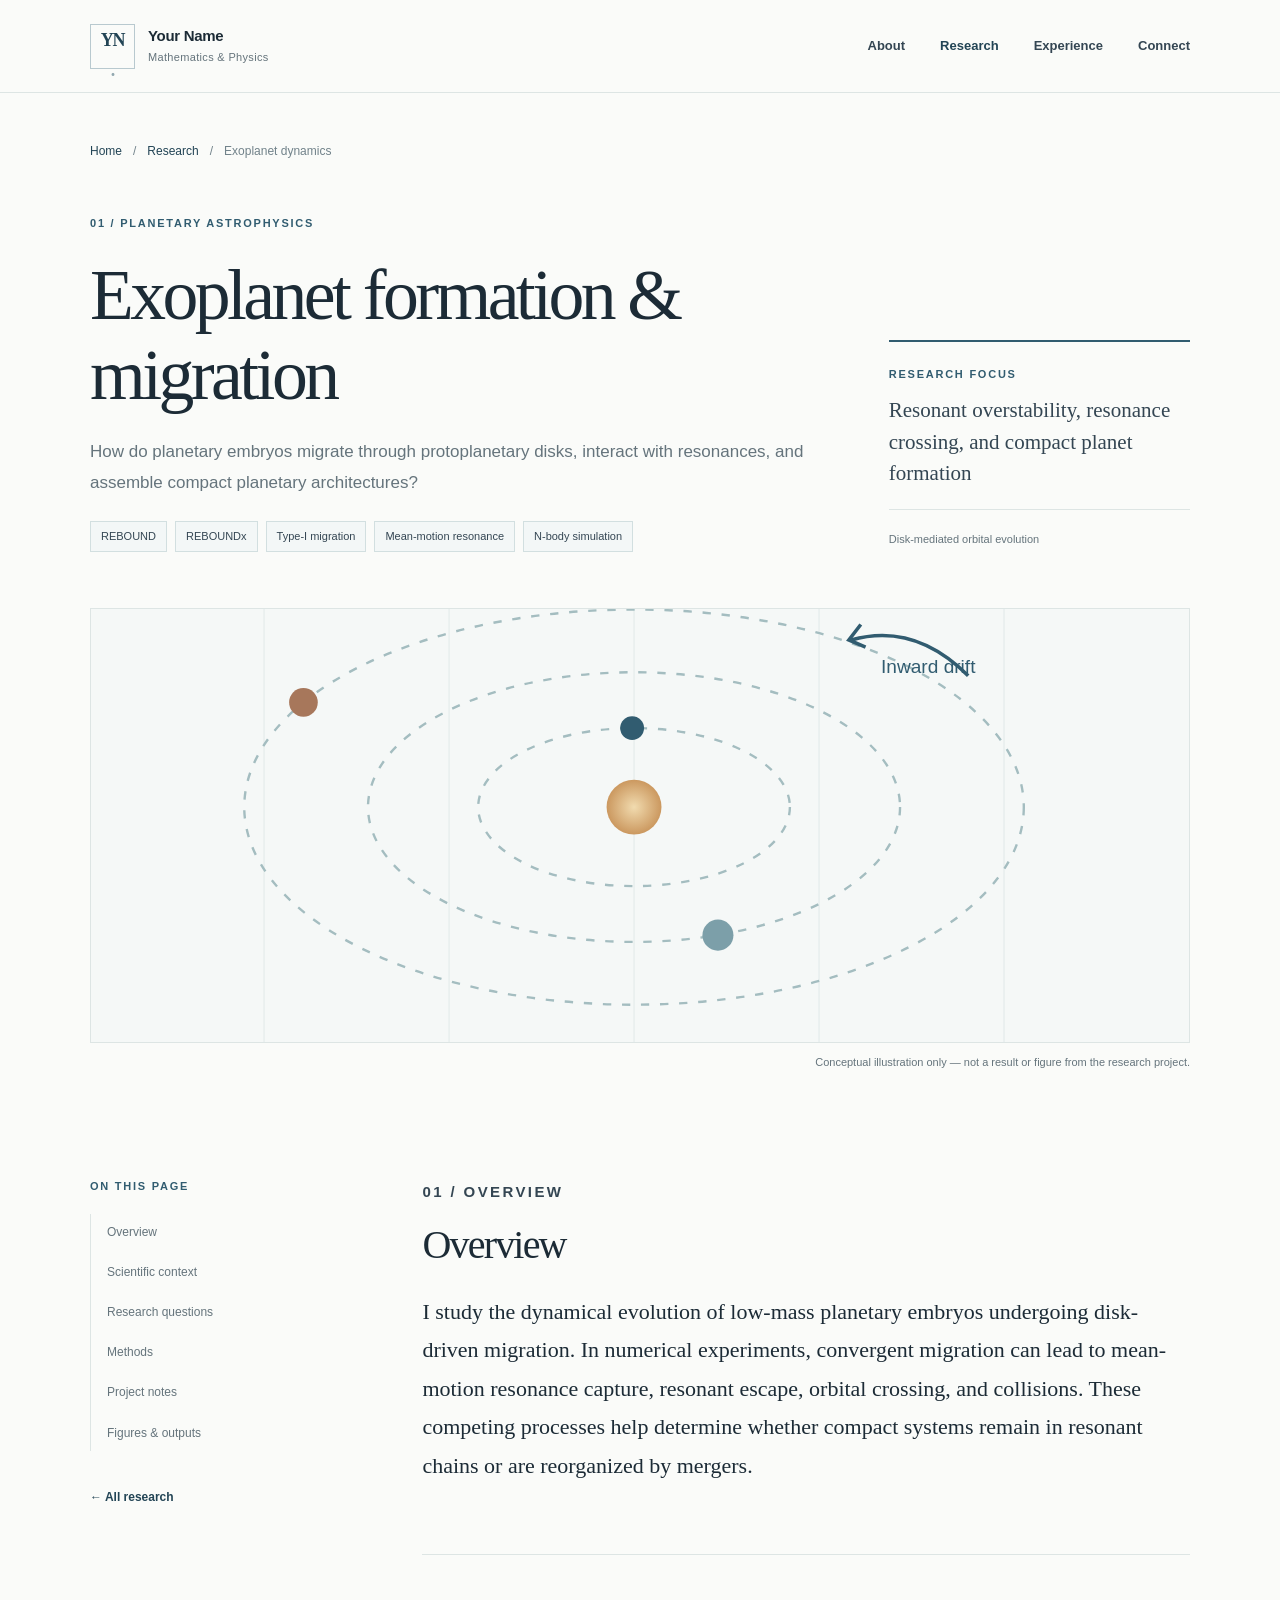
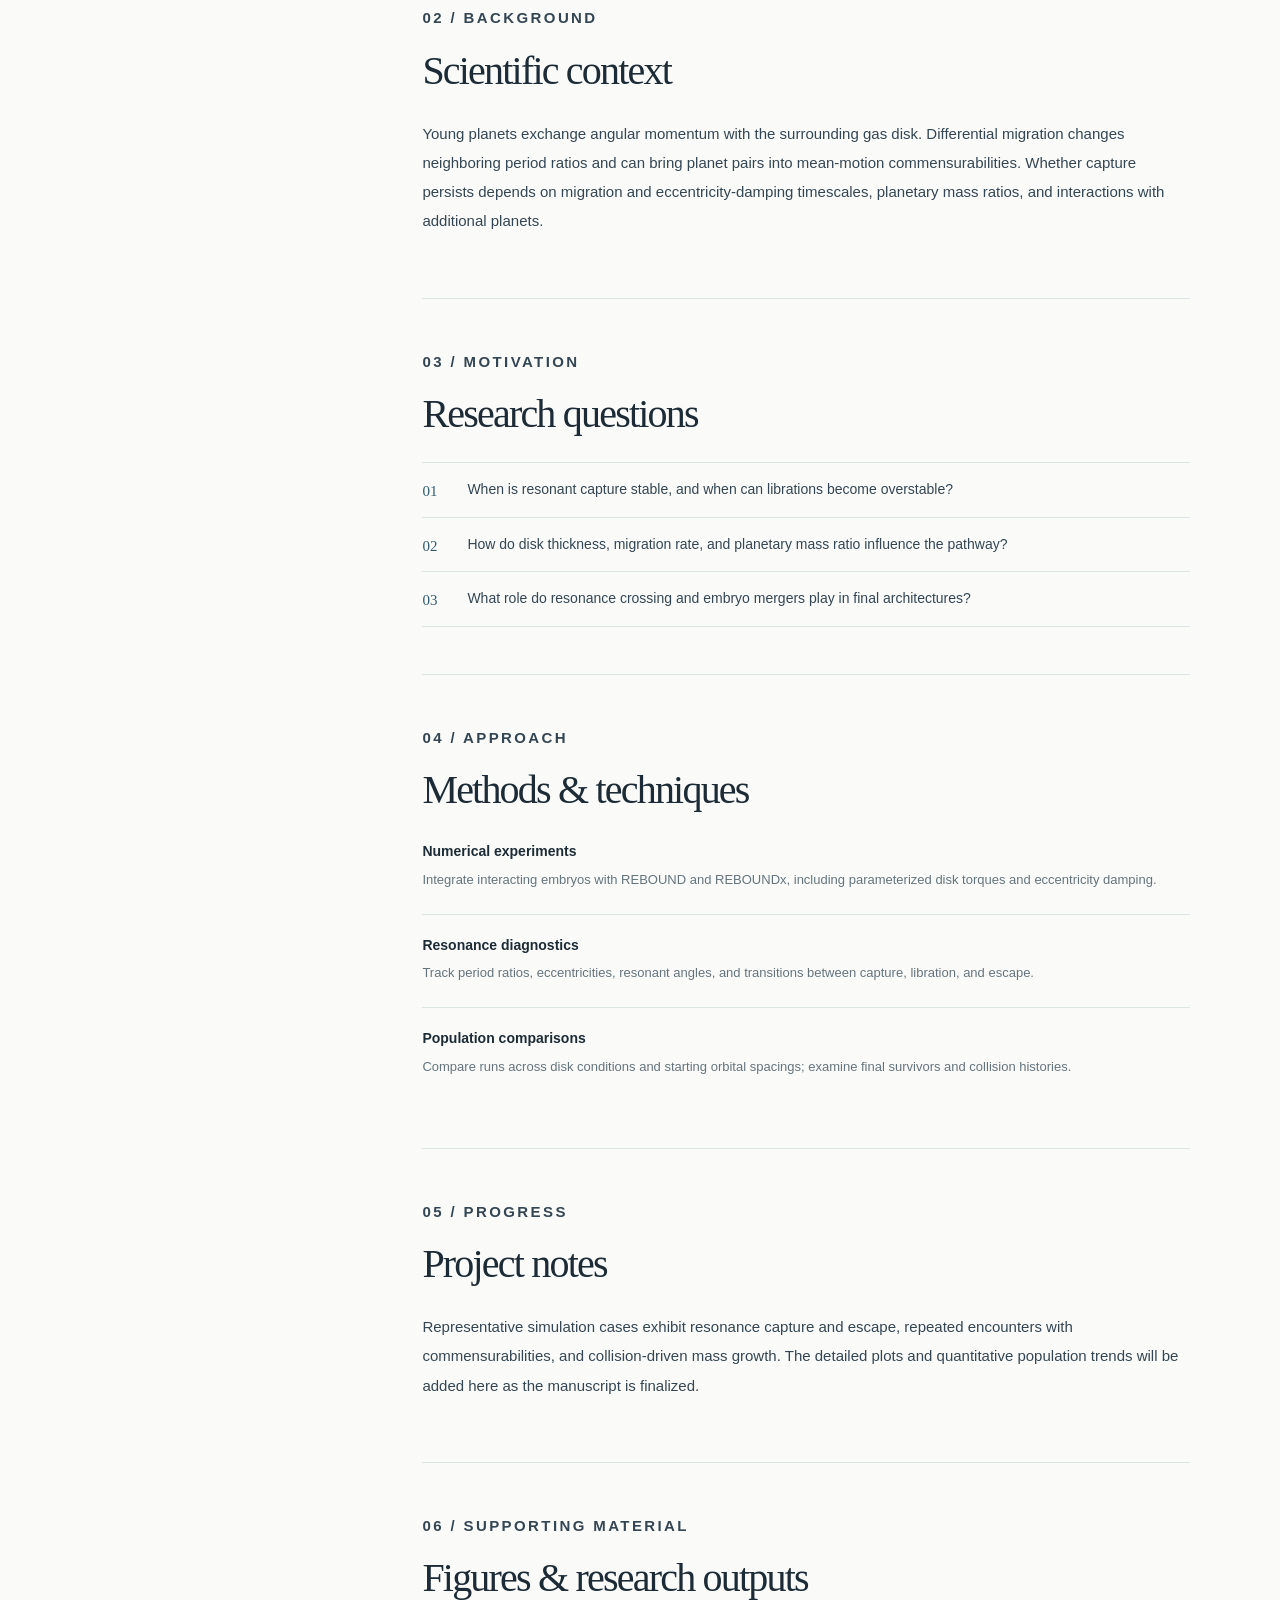
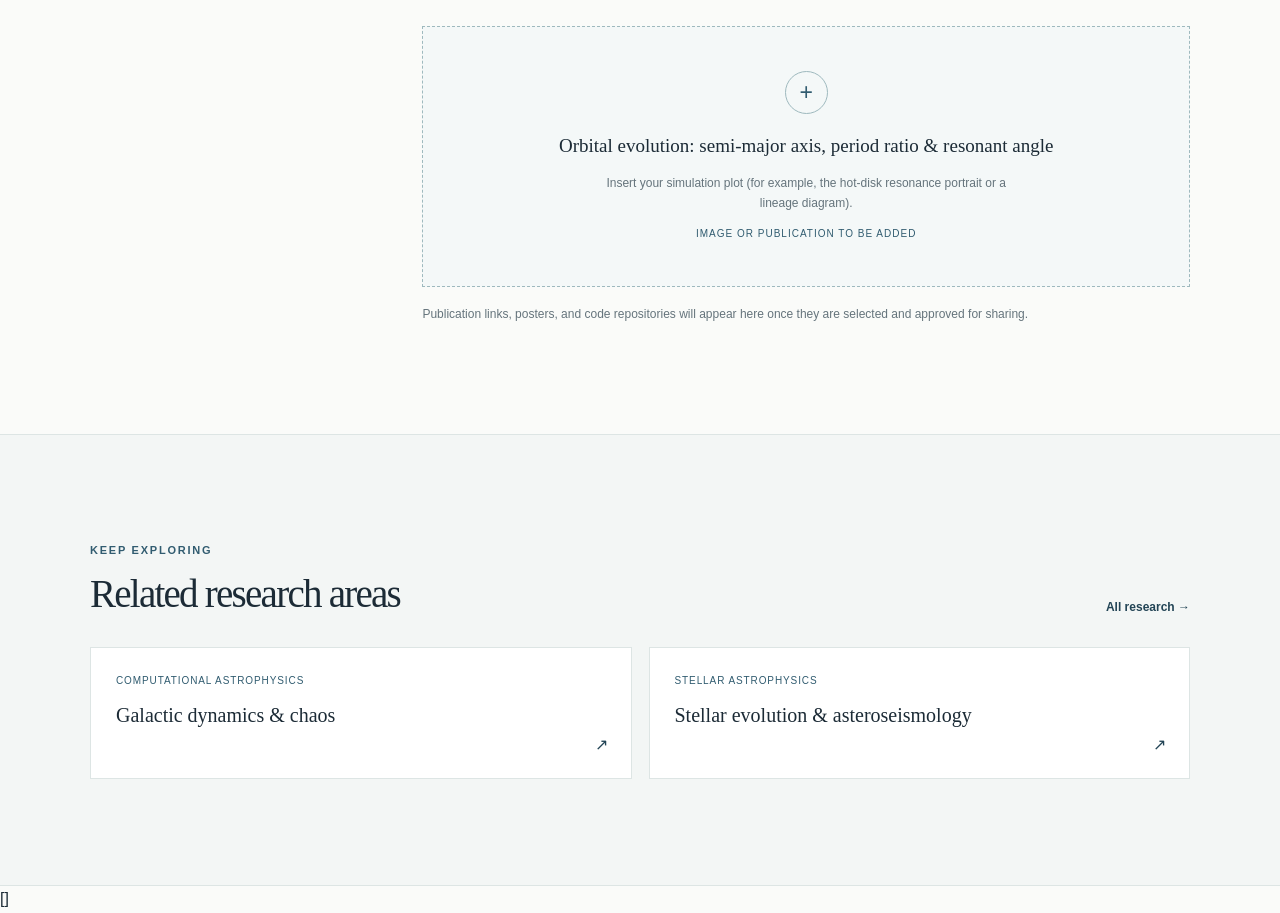
==== research/exoplanet-dynamics.html @ 180508c5 "Add files via upload" ====
<!DOCTYPE html>
<html lang="en"><head><meta charset="UTF-8"><meta name="viewport" content="width=device-width, initial-scale=1.0">
<meta name="description" content="How do planetary embryos migrate through protoplanetary disks, interact with resonances, and assemble compact planetary architectures?"><meta name="theme-color" content="#fafbf9">
<title>Exoplanet formation &amp; migration | Your Name — Research</title>
<link rel="stylesheet" href="../assets/css/style.css"></head>
<body><a class="skip-link" href="#main">Skip to content</a>
<header class="site-header"><div class="container header-inner">
      <a class="brand" href="../index.html" aria-label="Your Name — homepage">
        <span class="brand-mark" aria-hidden="true">YN<span class="brand-dot">.</span></span>
        <span class="brand-copy"><span class="brand-name">Your Name</span><span class="brand-field">Mathematics &amp; Physics</span></span>
      </a>
      <nav class="main-nav" aria-label="Main navigation">
        <a href="../index.html#about">About</a>
        <a href="../research/index.html" aria-current="page">Research</a>
        <a href="../index.html#experience">Experience</a>
        <a href="../index.html#connect">Connect</a>
      </nav></div></header>
<main id="main"><section class="project-masthead container">
      <nav class="breadcrumbs" aria-label="Breadcrumb"><a href="../index.html">Home</a><span aria-hidden="true">/</span><a href="index.html">Research</a><span aria-hidden="true">/</span><span aria-current="page">Exoplanet dynamics</span></nav>
      <div class="project-heading-grid"><div>
        <p class="section-index">01 / Planetary astrophysics</p>
        <h1>Exoplanet formation &amp; migration</h1>
        <p class="project-deck">How do planetary embryos migrate through protoplanetary disks, interact with resonances, and assemble compact planetary architectures?</p>
        <div class="topic-tags" aria-label="Research topics"><span>REBOUND</span><span>REBOUNDx</span><span>Type-I migration</span><span>Mean-motion resonance</span><span>N-body simulation</span></div>
      </div><aside class="project-summary-aside"><p class="panel-label">Research focus</p><p>Resonant overstability, resonance crossing, and compact planet formation</p>
      <div class="summary-rule"></div><span class="project-status">Disk-mediated orbital evolution</span></aside></div>
    </section>
    <section class="project-visual container"><figure>
      <img src="../assets/illustrations/exoplanet.svg" alt="Conceptual diagram of three nested planetary orbits and inward migration arrows, not a simulation result.">
      <figcaption>Conceptual illustration only — not a result or figure from the research project.</figcaption>
    </figure></section>
    <div class="container project-body-layout">
      <aside class="project-toc"><p class="panel-label">On this page</p><nav aria-label="Project sections">
        <a href="#overview">Overview</a><a href="#context">Scientific context</a><a href="#questions">Research questions</a>
        <a href="#methods">Methods</a><a href="#notes">Project notes</a><a href="#figures">Figures &amp; outputs</a></nav>
        <a class="toc-return" href="index.html">← All research</a>
      </aside>
      <div class="project-article">
        <section id="overview" class="project-content-section"><p class="section-index">01 / Overview</p><h2>Overview</h2><p class="large-intro">I study the dynamical evolution of low-mass planetary embryos undergoing disk-driven migration. In numerical experiments, convergent migration can lead to mean-motion resonance capture, resonant escape, orbital crossing, and collisions. These competing processes help determine whether compact systems remain in resonant chains or are reorganized by mergers.</p></section>
        <section id="context" class="project-content-section"><p class="section-index">02 / Background</p><h2>Scientific context</h2><p>Young planets exchange angular momentum with the surrounding gas disk. Differential migration changes neighboring period ratios and can bring planet pairs into mean-motion commensurabilities. Whether capture persists depends on migration and eccentricity-damping timescales, planetary mass ratios, and interactions with additional planets.</p></section>
        <section id="questions" class="project-content-section"><p class="section-index">03 / Motivation</p><h2>Research questions</h2><ol class="question-list"><li>When is resonant capture stable, and when can librations become overstable?</li><li>How do disk thickness, migration rate, and planetary mass ratio influence the pathway?</li><li>What role do resonance crossing and embryo mergers play in final architectures?</li></ol></section>
        <section id="methods" class="project-content-section"><p class="section-index">04 / Approach</p><h2>Methods &amp; techniques</h2><div class="methods-list"><div class="method-item"><h3>Numerical experiments</h3><p>Integrate interacting embryos with REBOUND and REBOUNDx, including parameterized disk torques and eccentricity damping.</p></div><div class="method-item"><h3>Resonance diagnostics</h3><p>Track period ratios, eccentricities, resonant angles, and transitions between capture, libration, and escape.</p></div><div class="method-item"><h3>Population comparisons</h3><p>Compare runs across disk conditions and starting orbital spacings; examine final survivors and collision histories.</p></div></div></section>
        <section id="notes" class="project-content-section"><p class="section-index">05 / Progress</p><h2>Project notes</h2><p>Representative simulation cases exhibit resonance capture and escape, repeated encounters with commensurabilities, and collision-driven mass growth. The detailed plots and quantitative population trends will be added here as the manuscript is finalized.</p></section>
        <section id="figures" class="project-content-section"><p class="section-index">06 / Supporting material</p><h2>Figures &amp; research outputs</h2>
          <div class="figure-placeholder"><div class="figure-placeholder-mark" aria-hidden="true">+</div>
          <strong>Orbital evolution: semi-major axis, period ratio &amp; resonant angle</strong><p>Insert your simulation plot (for example, the hot-disk resonance portrait or a lineage diagram).</p><small>Image or publication to be added</small></div>
          <p class="output-note">Publication links, posters, and code repositories will appear here once they are selected and approved for sharing.</p>
        </section>
      </div>
    </div>
    <section class="section section-tinted related-section"><div class="container"><div class="related-head"><div><p class="section-index">Keep exploring</p><h2>Related research areas</h2></div><a class="text-arrow-link" href="index.html">All research →</a></div>
    <div class="related-grid"><a class="related-item" href="galactic-dynamics.html"><span>Computational astrophysics</span><strong>Galactic dynamics &amp; chaos</strong><span class="related-arrow">↗</span></a><a class="related-item" href="asteroseismology.html"><span>Stellar astrophysics</span><strong>Stellar evolution &amp; asteroseismology</strong><span class="related-arrow">↗</span></a></div></div></section></main>[]</body></html>
---- assets/css/style.css ----
/* Academic / Minimalist Portfolio — homepage styles
   Edit the color and typography variables here to customize the design. */
:root {
  --paper: #fafbf9;
  --white: #ffffff;
  --ink: #1c2b36;
  --ink-soft: #344653;
  --muted: #65747c;
  --accent: #315c70;
  --accent-dark: #224455;
  --accent-wash: #edf3f4;
  --border: #dde5e4;
  --section-wash: #f3f6f5;
  --serif: Georgia, "Times New Roman", serif;
  --sans: -apple-system, BlinkMacSystemFont, "Segoe UI", Roboto, "Helvetica Neue", Arial, sans-serif;
  --content-width: 1100px;
}

*, *::before, *::after { box-sizing: border-box; }
html { scroll-behavior: smooth; }
body {
  margin: 0;
  background: var(--paper);
  color: var(--ink);
  font-family: var(--sans);
  font-size: 16px;
  line-height: 1.68;
  -webkit-font-smoothing: antialiased;
}
::selection { background: #d6e6e8; color: var(--ink); }
a { color: inherit; text-decoration: none; }
a:focus-visible { outline: 3px solid var(--accent); outline-offset: 4px; border-radius: 3px; }
p, h1, h2, h3 { margin-top: 0; }
h1, h2, h3 { line-height: 1.18; }
.container { width: min(calc(100% - 64px), var(--content-width)); margin-inline: auto; }
section[id] { scroll-margin-top: 98px; }

.skip-link {
  position: absolute;
  left: 16px;
  top: -65px;
  z-index: 20;
  padding: 10px 16px;
  background: var(--ink);
  color: var(--white);
}
.skip-link:focus { top: 12px; }

/* Header */
.site-header {
  position: sticky;
  top: 0;
  z-index: 10;
  background: rgba(250, 251, 249, .96);
  border-bottom: 1px solid var(--border);
  backdrop-filter: blur(12px);
}
.header-inner {
  min-height: 92px;
  display: flex;
  justify-content: space-between;
  align-items: center;
  gap: 24px;
}
.brand { display: inline-flex; align-items: center; gap: 13px; flex-shrink: 0; }
.brand-mark {
  display: grid;
  place-items: center;
  width: 45px;
  height: 45px;
  border: 1px solid #b8c9cf;
  color: var(--accent-dark);
  font-family: var(--serif);
  font-size: 18px;
  font-weight: bold;
  letter-spacing: -1.2px;
}
.brand-dot { color: #92a8b0; }
.brand-copy { display: flex; flex-direction: column; line-height: 1.25; }
.brand-name { font-weight: 650; font-size: 15px; letter-spacing: -.02em; }
.brand-field { color: var(--muted); font-size: 11px; margin-top: 5px; letter-spacing: .03em; }
.main-nav { display: flex; align-items: center; flex-wrap: wrap; gap: clamp(16px, 2.8vw, 35px); }
.main-nav a { color: var(--ink-soft); font-size: 13px; font-weight: 550; transition: color .18s; }
.main-nav a:hover { color: var(--accent); }

/* First screen */
.hero {
  display: grid;
  grid-template-columns: minmax(0, 1.4fr) minmax(280px, .75fr);
  gap: clamp(45px, 6vw, 95px);
  align-items: center;
  padding-block: 98px 94px;
}
.eyebrow, .section-index, .panel-label {
  color: var(--accent);
  text-transform: uppercase;
  letter-spacing: .16em;
  font-size: 11px;
  font-weight: 750;
}
.eyebrow { display: flex; align-items: center; gap: 12px; margin-bottom: 25px; }
.eyebrow-line { display: block; width: 27px; height: 1px; background: var(--accent); }
h1, h2 { font-family: var(--serif); font-weight: normal; letter-spacing: -.045em; }
h1 { font-size: clamp(40px, 4.6vw, 64px); max-width: 720px; margin-bottom: 23px; }
h1 em { color: var(--accent); font-weight: normal; font-style: italic; }
.hero-description { color: var(--muted); font-size: 16px; max-width: 610px; margin-bottom: 28px; line-height: 1.85; }
.hero-actions { display: flex; flex-wrap: wrap; align-items: center; gap: 19px; }
.button { display: inline-flex; align-items: center; justify-content: center; gap: 18px; min-height: 46px; font-size: 13px; font-weight: 650; transition: background .18s, transform .18s; }
.button-primary { background: var(--accent-dark); color: white; padding: 10px 20px; }
.button-primary:hover { background: var(--accent); transform: translateY(-2px); }
.button-text { color: var(--accent-dark); padding: 10px 3px; border-bottom: 1px solid transparent; }
.button-text:hover { border-color: currentColor; }
.hero-aside { background: var(--white); border: 1px solid var(--border); padding: 30px 28px 23px; box-shadow: 0 15px 40px rgba(23, 49, 61, .035); }
.panel-label { margin: 0 0 15px; }
.focus-list { margin: 0; padding: 0; list-style: none; }
.focus-list li { display: grid; grid-template-columns: 26px 1fr; column-gap: 12px; align-items: baseline; padding-block: 16px; border-bottom: 1px solid var(--border); font-family: var(--serif); font-size: 16px; line-height: 1.42; }
.focus-number { color: #80959f; font-family: var(--sans); font-size: 11px; font-weight: 650; }
.aside-bottom { display: flex; align-items: center; gap: 10px; color: var(--muted); font-size: 11px; padding-top: 21px; line-height: 1.5; }
.status-dot { width: 7px; height: 7px; background: #80a9a6; border-radius: 50%; flex: 0 0 auto; }
.credentials { display: flex; flex-wrap: wrap; gap: 10px; align-items: center; padding: 22px 0; border-top: 1px solid var(--border); border-bottom: 1px solid var(--border); color: var(--ink-soft); font-size: 12px; }
.credentials-label { color: var(--muted); font-weight: 700; letter-spacing: .1em; text-transform: uppercase; font-size: 10px; margin-right: auto; padding-right: 20px; }
.credential-separator { color: #a9b5b8; }

/* Sections */
.section { padding-block: 106px; }
.section-header { display: grid; grid-template-columns: .85fr 1fr; gap: clamp(45px, 8vw, 120px); }
.section-index { margin-bottom: 22px; }
h2 { font-size: clamp(33px, 3.4vw, 46px); margin-bottom: 0; }
.section-intro { padding-top: 29px; }
.section-intro p { color: var(--muted); margin-bottom: 17px; line-height: 1.85; }
.section-intro p:last-child { margin-bottom: 0; }
.section-tinted { background: var(--section-wash); border-block: 1px solid var(--border); }
.section-heading-row { display: flex; justify-content: space-between; align-items: end; gap: 30px; margin-bottom: 36px; }
.section-heading-note { max-width: 260px; margin-bottom: 3px; font-size: 12px; color: var(--muted); line-height: 1.65; }
.research-grid { display: grid; grid-template-columns: repeat(6, minmax(0, 1fr)); gap: 18px; }
.research-card { grid-column: span 2; }
/* Five cards: a three-column first row and a balanced two-column second row. */
.research-card:nth-child(4),
.research-card:nth-child(5) { grid-column: span 3; }
.research-card { display: flex; flex-direction: column; min-height: 294px; padding: 26px 25px 21px; background: var(--white); border: 1px solid var(--border); }
.card-top { display: flex; justify-content: space-between; align-items: center; gap: 12px; margin-bottom: 30px; }
.card-number { font-family: var(--serif); color: #8da0a7; font-size: 23px; }
.card-topic { text-transform: uppercase; letter-spacing: .08em; color: var(--accent); font-size: 10px; font-weight: 700; text-align: right; }
.research-card h3 { font-family: var(--serif); font-size: 23px; font-weight: normal; letter-spacing: -.025em; margin-bottom: 15px; }
.research-card p { color: var(--muted); font-size: 13px; line-height: 1.75; margin-bottom: 30px; }
.card-footer { display: flex; flex-wrap: wrap; gap: 9px; justify-content: space-between; align-items: baseline; margin-top: auto; padding-top: 16px; border-top: 1px solid var(--border); color: var(--ink-soft); font-size: 10px; font-weight: 650; }
.coming-soon { color: #88999f; font-weight: 500; }
.skills-grid { display: grid; grid-template-columns: repeat(3, minmax(0, 1fr)); gap: 27px; margin-top: 30px; }
.skill-group { border-top: 2px solid var(--accent); padding-top: 20px; }
.skill-group h3 { font-size: 15px; font-weight: 650; margin-bottom: 8px; }
.skill-group p { font-size: 13px; color: var(--muted); line-height: 1.8; margin: 0; }

/* Connections, CV and footer */
.connect-section { background: var(--accent-wash); border-block: 1px solid var(--border); }
.connect-layout { display: grid; grid-template-columns: 1fr 1fr; gap: clamp(35px, 8vw, 110px); align-items: start; }
.connect-text { color: var(--muted); max-width: 400px; margin-top: 24px; line-height: 1.8; }
.links-panel { border-top: 1px solid #cbd9dc; }
.profile-row { display: flex; justify-content: space-between; align-items: center; gap: 15px; min-height: 67px; border-bottom: 1px solid #cbd9dc; font-size: 15px; font-weight: 650; }
.pending-label { color: var(--muted); text-transform: uppercase; font-size: 10px; font-weight: 600; letter-spacing: .08em; white-space: nowrap; }
.file-type { display: inline-block; margin-left: 6px; font-size: 9px; font-weight: 650; letter-spacing: .06em; color: var(--accent); border: 1px solid #bdcfd3; padding: 2px 5px; vertical-align: middle; }
.site-footer { background: var(--paper); }
.footer-inner { display: flex; flex-wrap: wrap; justify-content: space-between; align-items: center; gap: 16px; min-height: 95px; color: var(--muted); font-size: 11px; }
.footer-inner a { color: var(--accent-dark); font-weight: 650; }
.footer-inner a:hover { text-decoration: underline; }

@media (max-width: 900px) {
  .hero { grid-template-columns: 1fr; gap: 35px; padding-block: 74px 60px; }
  .hero-aside { max-width: 560px; }
  .section-header { gap: 35px; }
  .research-grid { grid-template-columns: repeat(2, minmax(0, 1fr)); }
  .research-card, .research-card:nth-child(4), .research-card:nth-child(5) { grid-column: span 1; }
  .research-card:last-child { grid-column: 1 / -1; min-height: 220px; }
}
@media (max-width: 680px) {
  .container { width: min(calc(100% - 40px), var(--content-width)); }
  .header-inner { align-items: flex-start; flex-direction: column; gap: 17px; padding-block: 16px; }
  .main-nav { width: 100%; gap: 14px 23px; }
  .main-nav a { font-size: 12px; }
  section[id] { scroll-margin-top: 140px; }
  .hero { padding-block: 63px 48px; }
  h1 { font-size: clamp(37px, 9.2vw, 55px); }
  .hero-description { font-size: 15px; }
  .credentials { gap: 7px 11px; }
  .credentials-label { flex-basis: 100%; }
  .section { padding-block: 71px; }
  .section-header, .connect-layout { grid-template-columns: 1fr; gap: 18px; }
  .section-intro { padding-top: 0; }
  .section-heading-row { flex-direction: column; align-items: flex-start; gap: 15px; }
  .section-heading-note { max-width: 440px; }
  .research-grid, .skills-grid { grid-template-columns: 1fr; gap: 15px; }
  .research-card, .research-card:nth-child(4), .research-card:nth-child(5),
  .research-card:last-child { grid-column: auto; min-height: auto; }
  .skills-grid { gap: 24px; }
  .profile-row { min-height: 60px; }
  .footer-inner { padding-block: 23px; }
}
@media (prefers-reduced-motion: reduce) {
  html { scroll-behavior: auto; }
  *, *::before, *::after { transition-duration: .01ms !important; animation-duration: .01ms !important; }
}


/* Research overview and individual pages — version 3 */
.main-nav a[aria-current="page"] { color: var(--accent-dark); font-weight: 750; }
.card-link, .text-arrow-link { color: var(--accent-dark); font-weight: 750; }
.card-link:hover, .text-arrow-link:hover { text-decoration: underline; text-underline-offset: 5px; }
.research-card { transition: border-color .2s, transform .2s; }
.research-card:hover { border-color: #aebfc4; transform: translateY(-2px); }
.research-card h3 a:hover { color: var(--accent); }
.see-all-projects { text-align: right; padding-top: 25px; font-size: 13px; }
.breadcrumbs { display: flex; align-items: center; gap: 11px; flex-wrap: wrap; color: #71828a; font-size: 12px; margin-bottom: 53px; }
.breadcrumbs a { color: var(--accent-dark); }
.breadcrumbs a:hover { text-decoration: underline; }
.research-top { padding-block: 48px 80px; }
.research-top h1, .project-masthead h1 { font-family: var(--serif); font-size: clamp(43px, 5.6vw, 73px); font-weight: normal; letter-spacing: -.05em; line-height: 1.12; max-width: 930px; }
.research-top h1 em { color: var(--accent); font-weight: normal; }
.research-top-foot { display: flex; justify-content: space-between; align-items: end; gap: 35px; padding-top: 17px; }
.research-top-foot p { color: var(--muted); line-height: 1.9; font-size: 16px; max-width: 660px; margin: 0; }
.research-count { font-family: var(--serif); font-size: 21px; letter-spacing: .03em; color: #8098a0; white-space: nowrap; }
.overview-grid { display: grid; grid-template-columns: repeat(2, minmax(0,1fr)); gap: 22px; }
.overview-card { background: var(--white); border: 1px solid var(--border); min-width: 0; transition: border-color .2s, transform .2s; }
.overview-card:hover { border-color: #b4c9cf; transform: translateY(-3px); }
.overview-card-link { display: flex; flex-direction: column; height: 100%; }
.overview-card-media { height: 223px; overflow: hidden; background: #e8eeee; border-bottom: 1px solid var(--border); }
.overview-card-media img { display: block; width: 100%; height: 100%; object-fit: cover; transition: transform .25s ease; }
.overview-card:hover .overview-card-media img { transform: scale(1.025); }
.overview-card-body { display: flex; flex-direction: column; flex: 1; padding: 28px 30px 23px; }
.overview-card-meta { text-transform: uppercase; letter-spacing: .12em; font-size: 10px; font-weight: 750; color: var(--accent); margin-bottom: 13px; }
.overview-card-body h2 { font-size: clamp(24px, 2.7vw, 32px); margin-bottom: 14px; }
.overview-card-body>p:not(.overview-card-meta) { color: var(--muted); font-size: 13px; line-height: 1.78; margin-bottom: 28px; }
.overview-card-tail { display: flex; justify-content: space-between; gap: 15px; align-items: center; flex-wrap: wrap; border-top: 1px solid var(--border); padding-top: 17px; margin-top: auto; font-size: 11px; }
.overview-card-tail span:first-child { color: var(--muted); }
.overview-card-tail span:last-child { color: var(--accent-dark); font-weight: 750; }
.closing-note { max-width: 900px; }
.closing-note h2 { margin-bottom: 25px; }
.closing-note>p:last-child { max-width: 690px; color: var(--muted); line-height: 1.9; }
.project-masthead { padding-block: 48px 56px; }
.project-heading-grid { display: grid; grid-template-columns: minmax(0,1.5fr) minmax(230px,.62fr); gap: 70px; align-items: end; }
.project-masthead h1 { margin-bottom: 22px; }
.project-deck { max-width: 735px; color: var(--muted); line-height: 1.8; font-size: 17px; margin-bottom: 23px; }
.topic-tags { display: flex; flex-wrap: wrap; gap: 8px; }
.topic-tags span { display: inline-block; color: var(--ink-soft); font-size: 11px; padding: 5px 10px; border: 1px solid #d2dfe0; background: #f3f7f7; }
.project-summary-aside { border-top: 2px solid var(--accent); padding-top: 23px; }
.project-summary-aside p:not(.panel-label) { color: var(--ink-soft); font-family: var(--serif); font-size: 21px; line-height: 1.5; margin: 12px 0 19px; }
.project-summary-aside .panel-label { margin: 0; }
.summary-rule { height: 1px; width: 100%; background: var(--border); margin-block: 15px; }
.project-status { color: var(--muted); font-size: 11px; }
.project-visual { padding-bottom: 10px; }
.project-visual figure { margin: 0; }
.project-visual img { width: 100%; height: auto; max-height: 435px; object-fit: cover; display: block; border: 1px solid var(--border); }
.project-visual figcaption { margin-top: 10px; text-align: right; font-size: 11px; color: var(--muted); }
.project-body-layout { display: grid; grid-template-columns: 230px minmax(0,1fr); gap: clamp(48px, 8vw, 135px); padding-block: 96px 95px; }
.project-toc { align-self: start; position: sticky; top: 40px; }
.project-toc .panel-label { margin-bottom: 18px; }
.project-toc nav { display: flex; flex-direction: column; align-items: flex-start; gap: 4px; border-left: 1px solid var(--border); padding-left: 16px; }
.project-toc nav a { font-size: 12px; color: var(--muted); padding: 8px 0; }
.project-toc nav a:hover { color: var(--accent-dark); }
.toc-return { display: inline-block; color: var(--accent-dark); margin-top: 36px; font-size: 12px; font-weight: 700; }
.project-content-section { padding-bottom: 47px; margin-bottom: 48px; border-bottom: 1px solid var(--border); scroll-margin-top: 38px; }
.project-content-section:last-child { border-bottom: 0; margin-bottom: 0; padding-bottom: 0; }
.project-content-section .section-index { margin-bottom: 14px; }
.project-content-section h2 { font-size: clamp(31px, 3.2vw, 40px); margin-bottom: 25px; }
.project-content-section>p { color: var(--ink-soft); font-size: 15px; line-height: 1.95; }
.project-content-section p.large-intro { color: var(--ink); font-family: var(--serif); font-size: clamp(18px,2vw,22px); line-height: 1.75; }
.question-list { counter-reset: questions; list-style: none; padding: 0; margin: 0; }
.question-list li { position: relative; padding: 15px 5px 15px 45px; color: var(--ink-soft); font-size: 14px; border-bottom: 1px solid var(--border); }
.question-list li:first-child { border-top: 1px solid var(--border); }
.question-list li::before { counter-increment: questions; content: counter(questions, decimal-leading-zero); position: absolute; top: 16px; left: 0; color: var(--accent); font-family: var(--serif); font-size: 15px; }
.methods-list { display: grid; gap: 0; }
.method-item { padding: 22px 0; border-top: 1px solid var(--border); }
.method-item:first-child { padding-top: 5px; border: 0; }
.method-item h3 { font-family: var(--sans); font-size: 14px; font-weight: 700; margin-bottom: 8px; }
.method-item p { color: var(--muted); font-size: 13px; line-height: 1.85; margin: 0; }
.figure-placeholder { display: flex; flex-direction: column; align-items: center; justify-content: center; text-align: center; padding: 44px 30px; min-height: 240px; border: 1px dashed #9eb9be; background: #f4f8f8; }
.figure-placeholder-mark { width: 43px; height: 43px; border: 1px solid #9eb9be; border-radius: 50%; font-size: 23px; line-height: 40px; color: var(--accent); margin-bottom: 16px; }
.figure-placeholder strong { font-family: var(--serif); font-size: 19px; font-weight: normal; }
.figure-placeholder p { max-width: 400px; color: var(--muted); font-size: 12px; margin: 11px 0 12px; }
.figure-placeholder small { font-size: 10px; text-transform: uppercase; letter-spacing: .1em; color: var(--accent); }
.output-note { font-size: 12px !important; color: var(--muted) !important; margin-top: 16px; }
.related-head { display: flex; align-items: end; justify-content: space-between; gap: 25px; margin-bottom: 30px; }
.related-head h2 { font-size: clamp(29px,3.1vw,39px); }
.related-head .section-index { margin-bottom: 12px; }
.related-head a { font-size: 12px; white-space: nowrap; }
.related-grid { display: grid; grid-template-columns: repeat(2,minmax(0,1fr)); gap: 17px; }
.related-item { display: flex; flex-direction: column; min-height: 132px; background: var(--white); border: 1px solid var(--border); padding: 25px; position: relative; }
.related-item:hover { border-color: #a8bfc4; }
.related-item>span:first-child { color: var(--accent); text-transform: uppercase; letter-spacing: .09em; font-size: 10px; margin-bottom: 9px; }
.related-item strong { font-family: var(--serif); font-size: 20px; font-weight: normal; }
.related-arrow { position: absolute; right: 23px; bottom: 19px; color: var(--accent-dark); }
@media(max-width:900px) {
 .project-heading-grid { grid-template-columns: 1fr; gap: 29px; }
 .project-summary-aside { max-width: 510px; }
 .project-body-layout { grid-template-columns: 185px minmax(0,1fr); gap: 48px; }
 .overview-card-media { height: 180px; }
}
@media(max-width:680px) {
 .breadcrumbs { margin-bottom: 35px; }
 .research-top { padding-block: 34px 55px; }
 .project-masthead { padding-block: 34px 43px; }
 .research-top h1, .project-masthead h1 { font-size: clamp(39px, 9vw, 58px); }
 .research-top-foot { align-items: start; }
 .research-count { display: none; }
 .research-top-foot p, .project-deck { font-size: 15px; }
 .overview-grid { grid-template-columns: 1fr; gap: 16px; }
 .overview-card-media { height: 210px; }
 .overview-card-body { padding: 24px; }
 .project-visual img { min-height: 170px; object-fit: cover; }
 .project-body-layout { grid-template-columns: 1fr; gap: 0; padding-block: 52px 64px; }
 .project-toc { position: static; padding-bottom: 30px; margin-bottom: 35px; border-bottom: 1px solid var(--border); }
 .project-toc nav { display: grid; grid-template-columns: repeat(2,minmax(0,1fr)); gap: 2px 15px; }
 .toc-return { margin-top: 22px; }
 .project-content-section { margin-bottom: 40px; padding-bottom: 40px; }
 .related-grid { grid-template-columns: 1fr; }
 .related-head { align-items: flex-start; flex-direction: column; gap: 17px; }
 .section-tinted.related-section { padding-block: 65px; }
}

.research-figure { margin: 0; }
.research-figure img { max-width: 100%; height: auto; display: block; border: 1px solid var(--border); }
.research-figure figcaption { margin-top: 12px; color: var(--muted); font-size: 12px; line-height: 1.7; }

.external-source { margin-top: 12px; font-size: 12px !important; color: var(--muted) !important; }
.external-source a { color: var(--accent-dark); font-weight: 700; text-decoration: underline; text-underline-offset: 3px; }
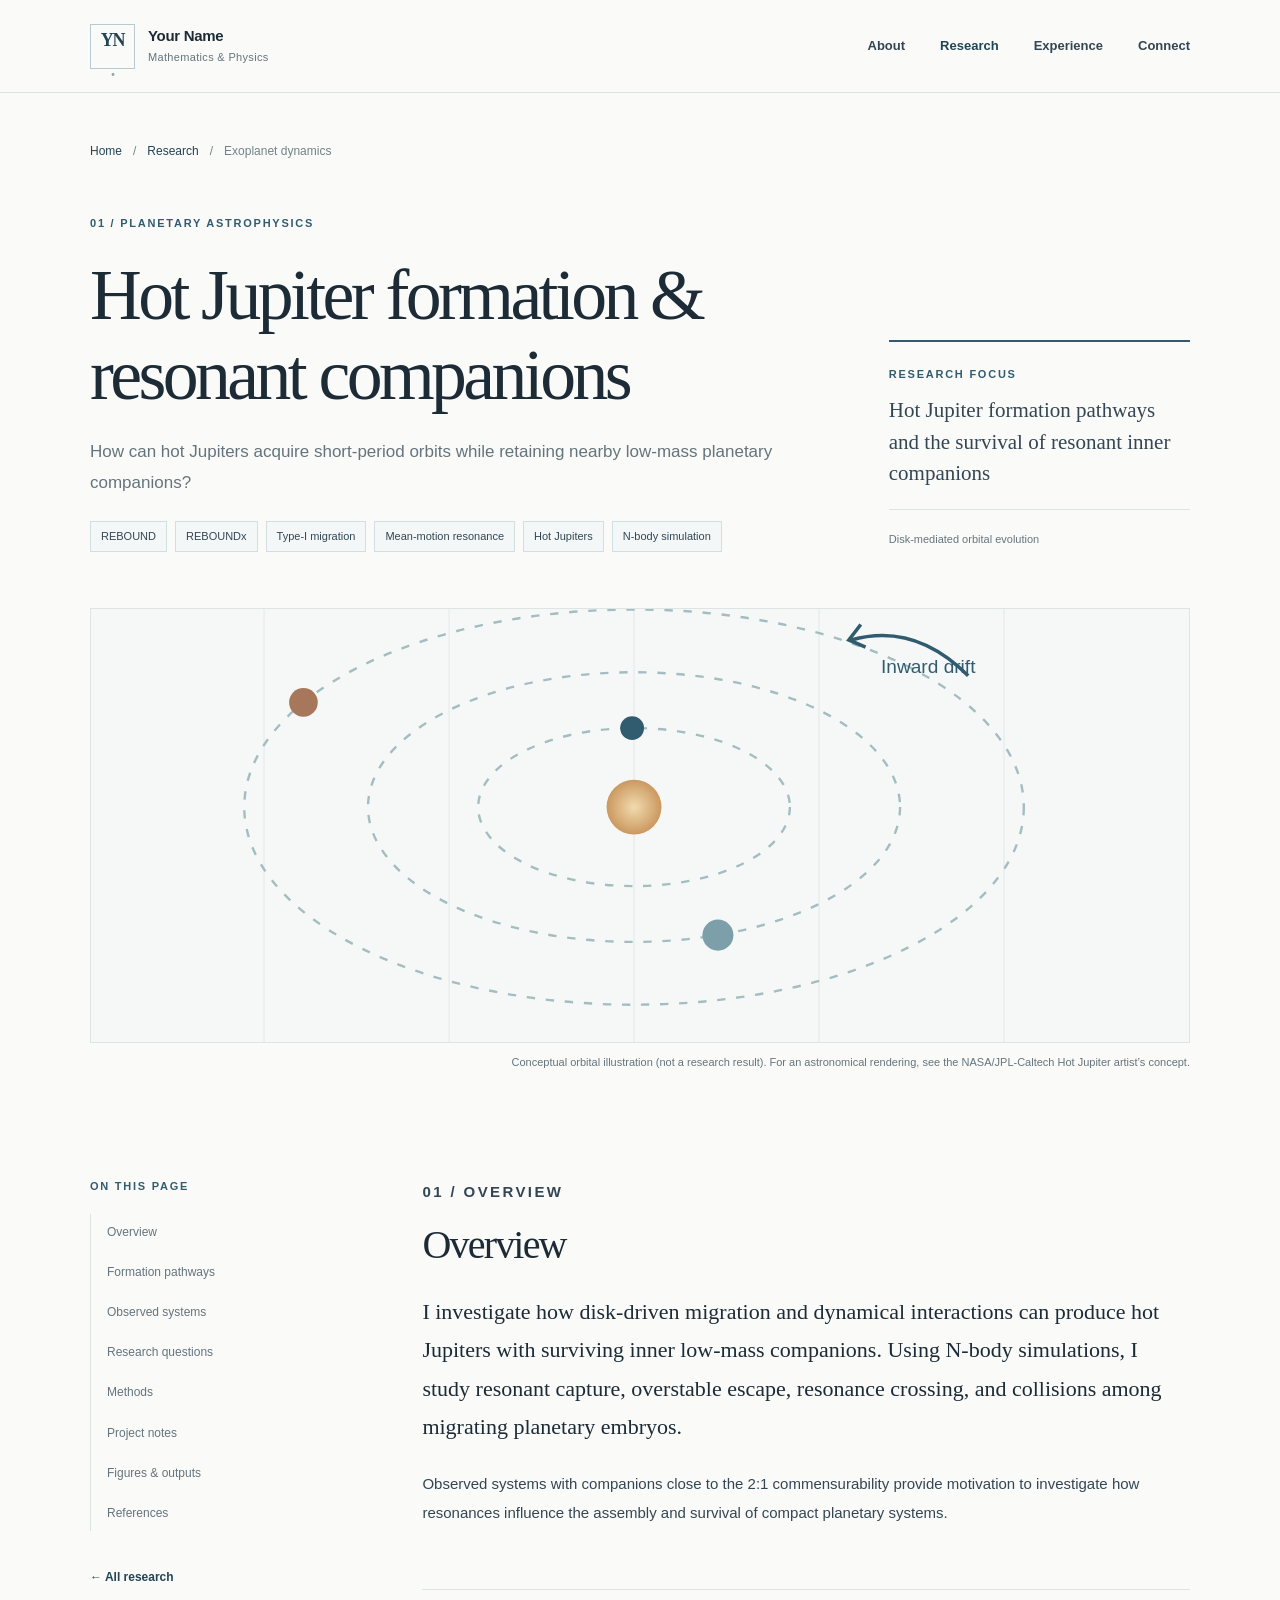
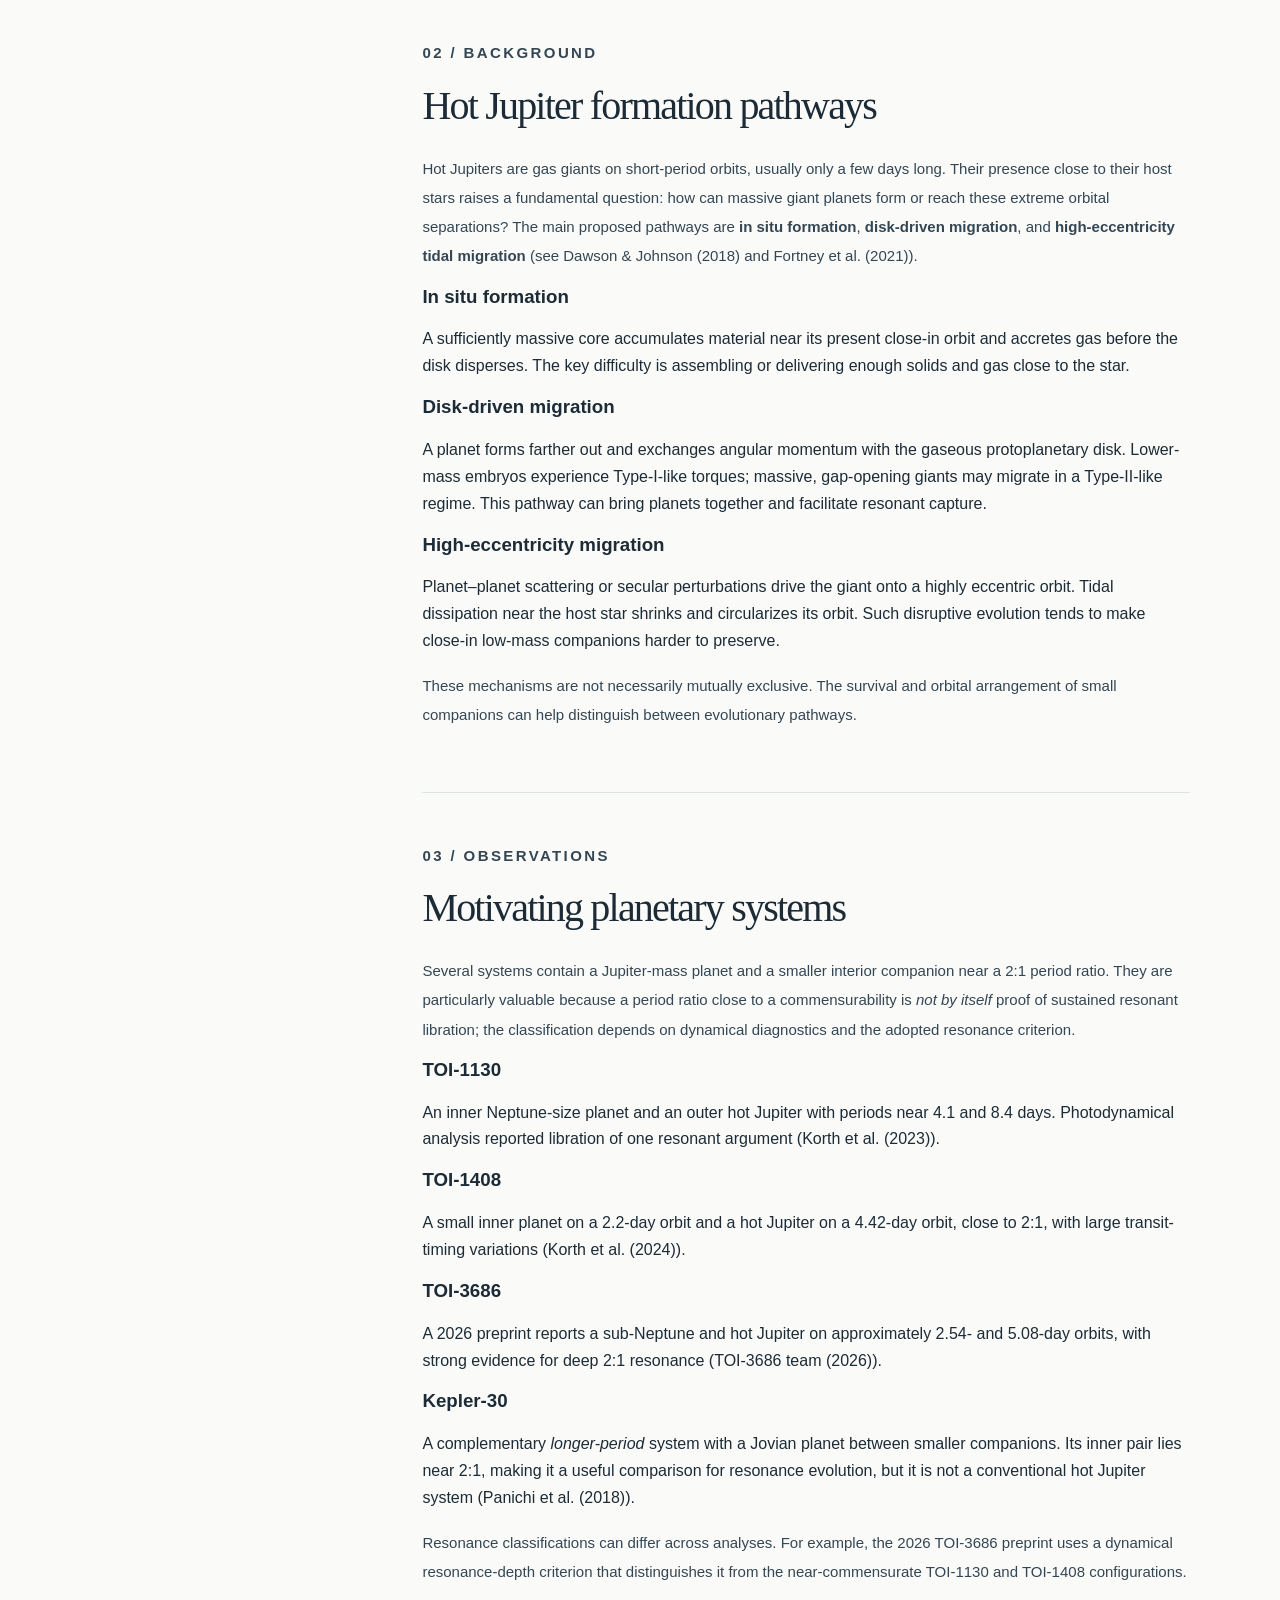
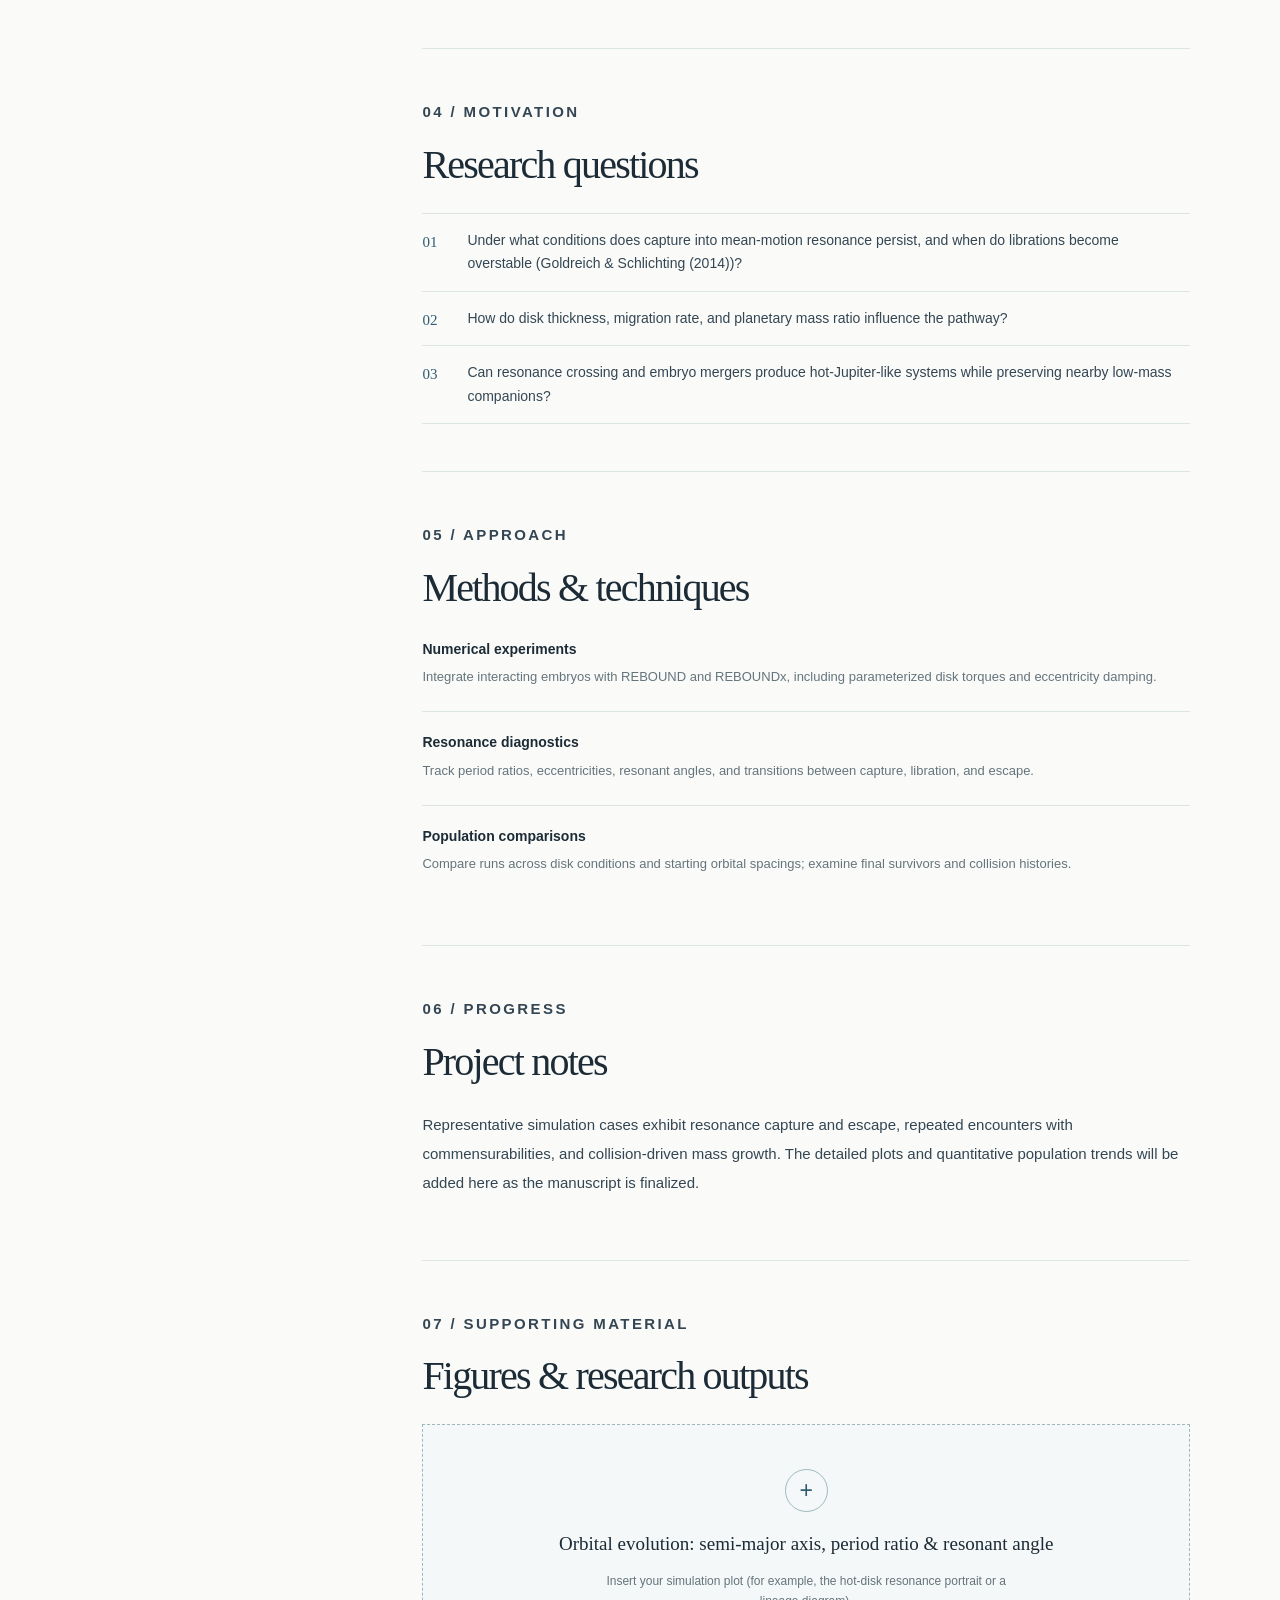
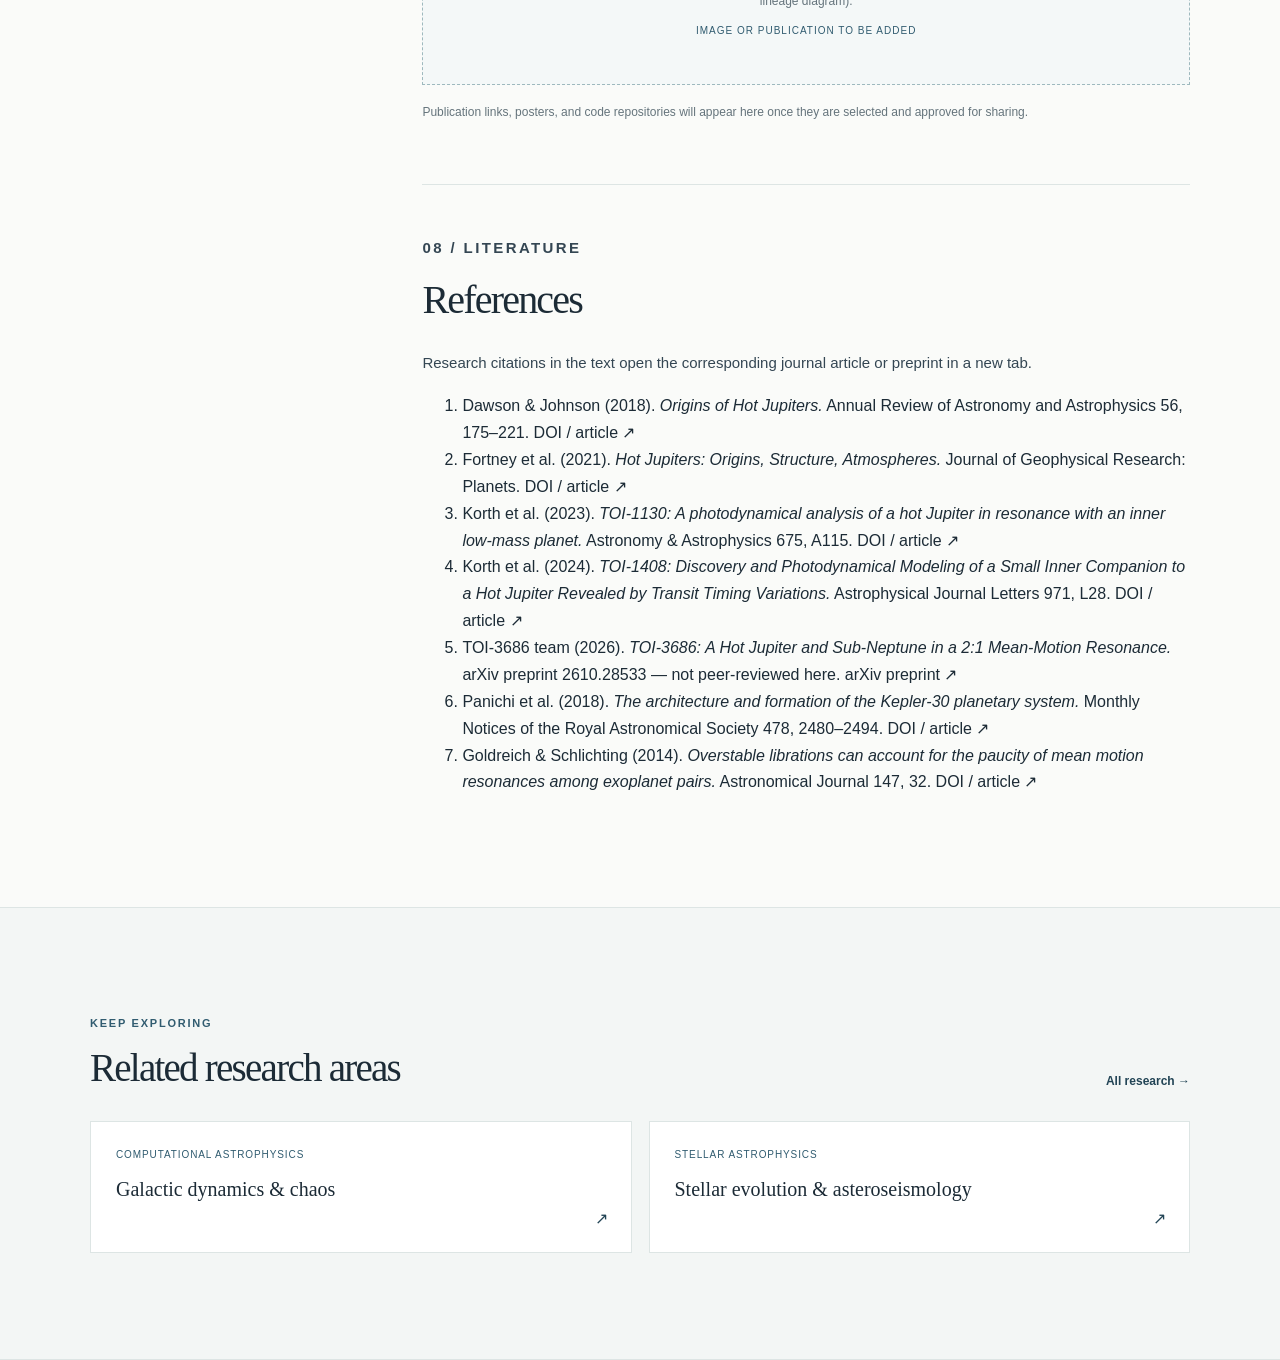
==== commit e8edb14d: "Add files via upload" ====
--- a/research/exoplanet-dynamics.html
+++ b/research/exoplanet-dynamics.html
@@ -1,7 +1,7 @@
 <!DOCTYPE html>
 <html lang="en"><head><meta charset="UTF-8"><meta name="viewport" content="width=device-width, initial-scale=1.0">
-<meta name="description" content="How do planetary embryos migrate through protoplanetary disks, interact with resonances, and assemble compact planetary architectures?"><meta name="theme-color" content="#fafbf9">
-<title>Exoplanet formation &amp; migration | Your Name — Research</title>
+<meta name="description" content="How can hot Jupiters acquire short-period orbits while retaining nearby low-mass planetary companions?"><meta name="theme-color" content="#fafbf9">
+<title>Hot Jupiter Formation &amp; Resonant Companions | Your Name — Research</title>
 <link rel="stylesheet" href="../assets/css/style.css"></head>
 <body><a class="skip-link" href="#main">Skip to content</a>
 <header class="site-header"><div class="container header-inner">
@@ -19,34 +19,66 @@
       <nav class="breadcrumbs" aria-label="Breadcrumb"><a href="../index.html">Home</a><span aria-hidden="true">/</span><a href="index.html">Research</a><span aria-hidden="true">/</span><span aria-current="page">Exoplanet dynamics</span></nav>
       <div class="project-heading-grid"><div>
         <p class="section-index">01 / Planetary astrophysics</p>
-        <h1>Exoplanet formation &amp; migration</h1>
-        <p class="project-deck">How do planetary embryos migrate through protoplanetary disks, interact with resonances, and assemble compact planetary architectures?</p>
-        <div class="topic-tags" aria-label="Research topics"><span>REBOUND</span><span>REBOUNDx</span><span>Type-I migration</span><span>Mean-motion resonance</span><span>N-body simulation</span></div>
-      </div><aside class="project-summary-aside"><p class="panel-label">Research focus</p><p>Resonant overstability, resonance crossing, and compact planet formation</p>
+        <h1>Hot Jupiter formation &amp; resonant companions</h1>
+        <p class="project-deck">How can hot Jupiters acquire short-period orbits while retaining nearby low-mass planetary companions?</p>
+        <div class="topic-tags" aria-label="Research topics"><span>REBOUND</span><span>REBOUNDx</span><span>Type-I migration</span><span>Mean-motion resonance</span><span>Hot Jupiters</span><span>N-body simulation</span></div>
+      </div><aside class="project-summary-aside"><p class="panel-label">Research focus</p><p>Hot Jupiter formation pathways and the survival of resonant inner companions</p>
       <div class="summary-rule"></div><span class="project-status">Disk-mediated orbital evolution</span></aside></div>
     </section>
     <section class="project-visual container"><figure>
       <img src="../assets/illustrations/exoplanet.svg" alt="Conceptual diagram of three nested planetary orbits and inward migration arrows, not a simulation result.">
-      <figcaption>Conceptual illustration only — not a result or figure from the research project.</figcaption>
+      <figcaption>Conceptual orbital illustration (not a research result). For an astronomical rendering, see the <a href="https://science.nasa.gov/photojournal/hot-jupiter-with-hidden-water-artist-concept/" target="_blank" rel="noopener noreferrer">NASA/JPL-Caltech Hot Jupiter artist’s concept</a>.</figcaption>
     </figure></section>
     <div class="container project-body-layout">
       <aside class="project-toc"><p class="panel-label">On this page</p><nav aria-label="Project sections">
-        <a href="#overview">Overview</a><a href="#context">Scientific context</a><a href="#questions">Research questions</a>
-        <a href="#methods">Methods</a><a href="#notes">Project notes</a><a href="#figures">Figures &amp; outputs</a></nav>
+        <a href="#overview">Overview</a><a href="#context">Formation pathways</a><a href="#systems">Observed systems</a><a href="#questions">Research questions</a>
+        <a href="#methods">Methods</a><a href="#notes">Project notes</a><a href="#figures">Figures &amp; outputs</a><a href="#references">References</a></nav>
         <a class="toc-return" href="index.html">← All research</a>
       </aside>
       <div class="project-article">
-        <section id="overview" class="project-content-section"><p class="section-index">01 / Overview</p><h2>Overview</h2><p class="large-intro">I study the dynamical evolution of low-mass planetary embryos undergoing disk-driven migration. In numerical experiments, convergent migration can lead to mean-motion resonance capture, resonant escape, orbital crossing, and collisions. These competing processes help determine whether compact systems remain in resonant chains or are reorganized by mergers.</p></section>
-        <section id="context" class="project-content-section"><p class="section-index">02 / Background</p><h2>Scientific context</h2><p>Young planets exchange angular momentum with the surrounding gas disk. Differential migration changes neighboring period ratios and can bring planet pairs into mean-motion commensurabilities. Whether capture persists depends on migration and eccentricity-damping timescales, planetary mass ratios, and interactions with additional planets.</p></section>
-        <section id="questions" class="project-content-section"><p class="section-index">03 / Motivation</p><h2>Research questions</h2><ol class="question-list"><li>When is resonant capture stable, and when can librations become overstable?</li><li>How do disk thickness, migration rate, and planetary mass ratio influence the pathway?</li><li>What role do resonance crossing and embryo mergers play in final architectures?</li></ol></section>
-        <section id="methods" class="project-content-section"><p class="section-index">04 / Approach</p><h2>Methods &amp; techniques</h2><div class="methods-list"><div class="method-item"><h3>Numerical experiments</h3><p>Integrate interacting embryos with REBOUND and REBOUNDx, including parameterized disk torques and eccentricity damping.</p></div><div class="method-item"><h3>Resonance diagnostics</h3><p>Track period ratios, eccentricities, resonant angles, and transitions between capture, libration, and escape.</p></div><div class="method-item"><h3>Population comparisons</h3><p>Compare runs across disk conditions and starting orbital spacings; examine final survivors and collision histories.</p></div></div></section>
-        <section id="notes" class="project-content-section"><p class="section-index">05 / Progress</p><h2>Project notes</h2><p>Representative simulation cases exhibit resonance capture and escape, repeated encounters with commensurabilities, and collision-driven mass growth. The detailed plots and quantitative population trends will be added here as the manuscript is finalized.</p></section>
-        <section id="figures" class="project-content-section"><p class="section-index">06 / Supporting material</p><h2>Figures &amp; research outputs</h2>
+        <section id="overview" class="project-content-section"><p class="section-index">01 / Overview</p><h2>Overview</h2>
+          <p class="large-intro">I investigate how disk-driven migration and dynamical interactions can produce hot Jupiters with surviving inner low-mass companions. Using N-body simulations, I study resonant capture, overstable escape, resonance crossing, and collisions among migrating planetary embryos.</p>
+          <p>Observed systems with companions close to the 2:1 commensurability provide motivation to investigate how resonances influence the assembly and survival of compact planetary systems.</p>
+        </section>
+        <section id="context" class="project-content-section"><p class="section-index">02 / Background</p><h2>Hot Jupiter formation pathways</h2>
+          <p>Hot Jupiters are gas giants on short-period orbits, usually only a few days long. Their presence close to their host stars raises a fundamental question: how can massive giant planets form or reach these extreme orbital separations? The main proposed pathways are <strong>in situ formation</strong>, <strong>disk-driven migration</strong>, and <strong>high-eccentricity tidal migration</strong> (see <a class="citation-link" href="https://doi.org/10.1146/annurev-astro-081817-051853" target="_blank" rel="noopener noreferrer">Dawson &amp; Johnson (2018)</a> and <a class="citation-link" href="https://doi.org/10.1029/2020JE006629" target="_blank" rel="noopener noreferrer">Fortney et al. (2021)</a>).</p>
+          <div class="formation-pathways">
+            <div><h3>In situ formation</h3><p>A sufficiently massive core accumulates material near its present close-in orbit and accretes gas before the disk disperses. The key difficulty is assembling or delivering enough solids and gas close to the star.</p></div>
+            <div><h3>Disk-driven migration</h3><p>A planet forms farther out and exchanges angular momentum with the gaseous protoplanetary disk. Lower-mass embryos experience Type-I-like torques; massive, gap-opening giants may migrate in a Type-II-like regime. This pathway can bring planets together and facilitate resonant capture.</p></div>
+            <div><h3>High-eccentricity migration</h3><p>Planet–planet scattering or secular perturbations drive the giant onto a highly eccentric orbit. Tidal dissipation near the host star shrinks and circularizes its orbit. Such disruptive evolution tends to make close-in low-mass companions harder to preserve.</p></div>
+          </div>
+          <p>These mechanisms are not necessarily mutually exclusive. The survival and orbital arrangement of small companions can help distinguish between evolutionary pathways.</p>
+        </section>
+        <section id="systems" class="project-content-section"><p class="section-index">03 / Observations</p><h2>Motivating planetary systems</h2>
+          <p>Several systems contain a Jupiter-mass planet and a smaller interior companion near a 2:1 period ratio. They are particularly valuable because a period ratio close to a commensurability is <em>not by itself</em> proof of sustained resonant libration; the classification depends on dynamical diagnostics and the adopted resonance criterion.</p>
+          <div class="observed-systems">
+            <article><h3>TOI-1130</h3><p>An inner Neptune-size planet and an outer hot Jupiter with periods near 4.1 and 8.4 days. Photodynamical analysis reported libration of one resonant argument (<a class="citation-link" href="https://doi.org/10.1051/0004-6361/202244617" target="_blank" rel="noopener noreferrer">Korth et al. (2023)</a>).</p></article>
+            <article><h3>TOI-1408</h3><p>A small inner planet on a 2.2-day orbit and a hot Jupiter on a 4.42-day orbit, close to 2:1, with large transit-timing variations (<a class="citation-link" href="https://doi.org/10.3847/2041-8213/ad65fd" target="_blank" rel="noopener noreferrer">Korth et al. (2024)</a>).</p></article>
+            <article><h3>TOI-3686</h3><p>A 2026 preprint reports a sub-Neptune and hot Jupiter on approximately 2.54- and 5.08-day orbits, with strong evidence for deep 2:1 resonance (<a class="citation-link" href="https://arxiv.org/abs/2610.28533" target="_blank" rel="noopener noreferrer">TOI-3686 team (2026)</a>).</p></article>
+            <article><h3>Kepler-30</h3><p>A complementary <em>longer-period</em> system with a Jovian planet between smaller companions. Its inner pair lies near 2:1, making it a useful comparison for resonance evolution, but it is not a conventional hot Jupiter system (<a class="citation-link" href="https://doi.org/10.1093/mnras/sty1071" target="_blank" rel="noopener noreferrer">Panichi et al. (2018)</a>).</p></article>
+          </div>
+          <p class="research-caveat">Resonance classifications can differ across analyses. For example, the 2026 TOI-3686 preprint uses a dynamical resonance-depth criterion that distinguishes it from the near-commensurate TOI-1130 and TOI-1408 configurations.</p>
+        </section>
+        <section id="questions" class="project-content-section"><p class="section-index">04 / Motivation</p><h2>Research questions</h2><ol class="question-list"><li>Under what conditions does capture into mean-motion resonance persist, and when do librations become overstable (<a class="citation-link" href="https://doi.org/10.1088/0004-6256/147/2/32" target="_blank" rel="noopener noreferrer">Goldreich &amp; Schlichting (2014)</a>)?</li><li>How do disk thickness, migration rate, and planetary mass ratio influence the pathway?</li><li>Can resonance crossing and embryo mergers produce hot-Jupiter-like systems while preserving nearby low-mass companions?</li></ol></section>
+        <section id="methods" class="project-content-section"><p class="section-index">05 / Approach</p><h2>Methods &amp; techniques</h2><div class="methods-list"><div class="method-item"><h3>Numerical experiments</h3><p>Integrate interacting embryos with REBOUND and REBOUNDx, including parameterized disk torques and eccentricity damping.</p></div><div class="method-item"><h3>Resonance diagnostics</h3><p>Track period ratios, eccentricities, resonant angles, and transitions between capture, libration, and escape.</p></div><div class="method-item"><h3>Population comparisons</h3><p>Compare runs across disk conditions and starting orbital spacings; examine final survivors and collision histories.</p></div></div></section>
+        <section id="notes" class="project-content-section"><p class="section-index">06 / Progress</p><h2>Project notes</h2><p>Representative simulation cases exhibit resonance capture and escape, repeated encounters with commensurabilities, and collision-driven mass growth. The detailed plots and quantitative population trends will be added here as the manuscript is finalized.</p></section>
+        <section id="figures" class="project-content-section"><p class="section-index">07 / Supporting material</p><h2>Figures &amp; research outputs</h2>
           <div class="figure-placeholder"><div class="figure-placeholder-mark" aria-hidden="true">+</div>
           <strong>Orbital evolution: semi-major axis, period ratio &amp; resonant angle</strong><p>Insert your simulation plot (for example, the hot-disk resonance portrait or a lineage diagram).</p><small>Image or publication to be added</small></div>
           <p class="output-note">Publication links, posters, and code repositories will appear here once they are selected and approved for sharing.</p>
         </section>
+        <section id="references" class="project-content-section"><p class="section-index">08 / Literature</p><h2>References</h2>
+          <p>Research citations in the text open the corresponding journal article or preprint in a new tab.</p>
+          <ol class="bibliography">              <li id="ref-dawson"><span class="ref-authors">Dawson &amp; Johnson (2018).</span> <em>Origins of Hot Jupiters.</em> Annual Review of Astronomy and Astrophysics 56, 175–221. <a href="https://doi.org/10.1146/annurev-astro-081817-051853" target="_blank" rel="noopener noreferrer">DOI / article ↗</a></li>
+              <li id="ref-fortney"><span class="ref-authors">Fortney et al. (2021).</span> <em>Hot Jupiters: Origins, Structure, Atmospheres.</em> Journal of Geophysical Research: Planets. <a href="https://doi.org/10.1029/2020JE006629" target="_blank" rel="noopener noreferrer">DOI / article ↗</a></li>
+              <li id="ref-korth1130"><span class="ref-authors">Korth et al. (2023).</span> <em>TOI-1130: A photodynamical analysis of a hot Jupiter in resonance with an inner low-mass planet.</em> Astronomy &amp; Astrophysics 675, A115. <a href="https://doi.org/10.1051/0004-6361/202244617" target="_blank" rel="noopener noreferrer">DOI / article ↗</a></li>
+              <li id="ref-korth1408"><span class="ref-authors">Korth et al. (2024).</span> <em>TOI-1408: Discovery and Photodynamical Modeling of a Small Inner Companion to a Hot Jupiter Revealed by Transit Timing Variations.</em> Astrophysical Journal Letters 971, L28. <a href="https://doi.org/10.3847/2041-8213/ad65fd" target="_blank" rel="noopener noreferrer">DOI / article ↗</a></li>
+              <li id="ref-toi3686"><span class="ref-authors">TOI-3686 team (2026).</span> <em>TOI-3686: A Hot Jupiter and Sub-Neptune in a 2:1 Mean-Motion Resonance.</em> arXiv preprint 2610.28533 — not peer-reviewed here. <a href="https://arxiv.org/abs/2610.28533" target="_blank" rel="noopener noreferrer">arXiv preprint ↗</a></li>
+              <li id="ref-panichi"><span class="ref-authors">Panichi et al. (2018).</span> <em>The architecture and formation of the Kepler-30 planetary system.</em> Monthly Notices of the Royal Astronomical Society 478, 2480–2494. <a href="https://doi.org/10.1093/mnras/sty1071" target="_blank" rel="noopener noreferrer">DOI / article ↗</a></li>
+              <li id="ref-goldreich"><span class="ref-authors">Goldreich &amp; Schlichting (2014).</span> <em>Overstable librations can account for the paucity of mean motion resonances among exoplanet pairs.</em> Astronomical Journal 147, 32. <a href="https://doi.org/10.1088/0004-6256/147/2/32" target="_blank" rel="noopener noreferrer">DOI / article ↗</a></li>
+          </ol>
+        </section>
       </div>
     </div>
     <section class="section section-tinted related-section"><div class="container"><div class="related-head"><div><p class="section-index">Keep exploring</p><h2>Related research areas</h2></div><a class="text-arrow-link" href="index.html">All research →</a></div>
-    <div class="related-grid"><a class="related-item" href="galactic-dynamics.html"><span>Computational astrophysics</span><strong>Galactic dynamics &amp; chaos</strong><span class="related-arrow">↗</span></a><a class="related-item" href="asteroseismology.html"><span>Stellar astrophysics</span><strong>Stellar evolution &amp; asteroseismology</strong><span class="related-arrow">↗</span></a></div></div></section></main>[]</body></html>+    <div class="related-grid"><a class="related-item" href="galactic-dynamics.html"><span>Computational astrophysics</span><strong>Galactic dynamics &amp; chaos</strong><span class="related-arrow">↗</span></a><a class="related-item" href="asteroseismology.html"><span>Stellar astrophysics</span><strong>Stellar evolution &amp; asteroseismology</strong><span class="related-arrow">↗</span></a></div></div></section></main></body></html>
